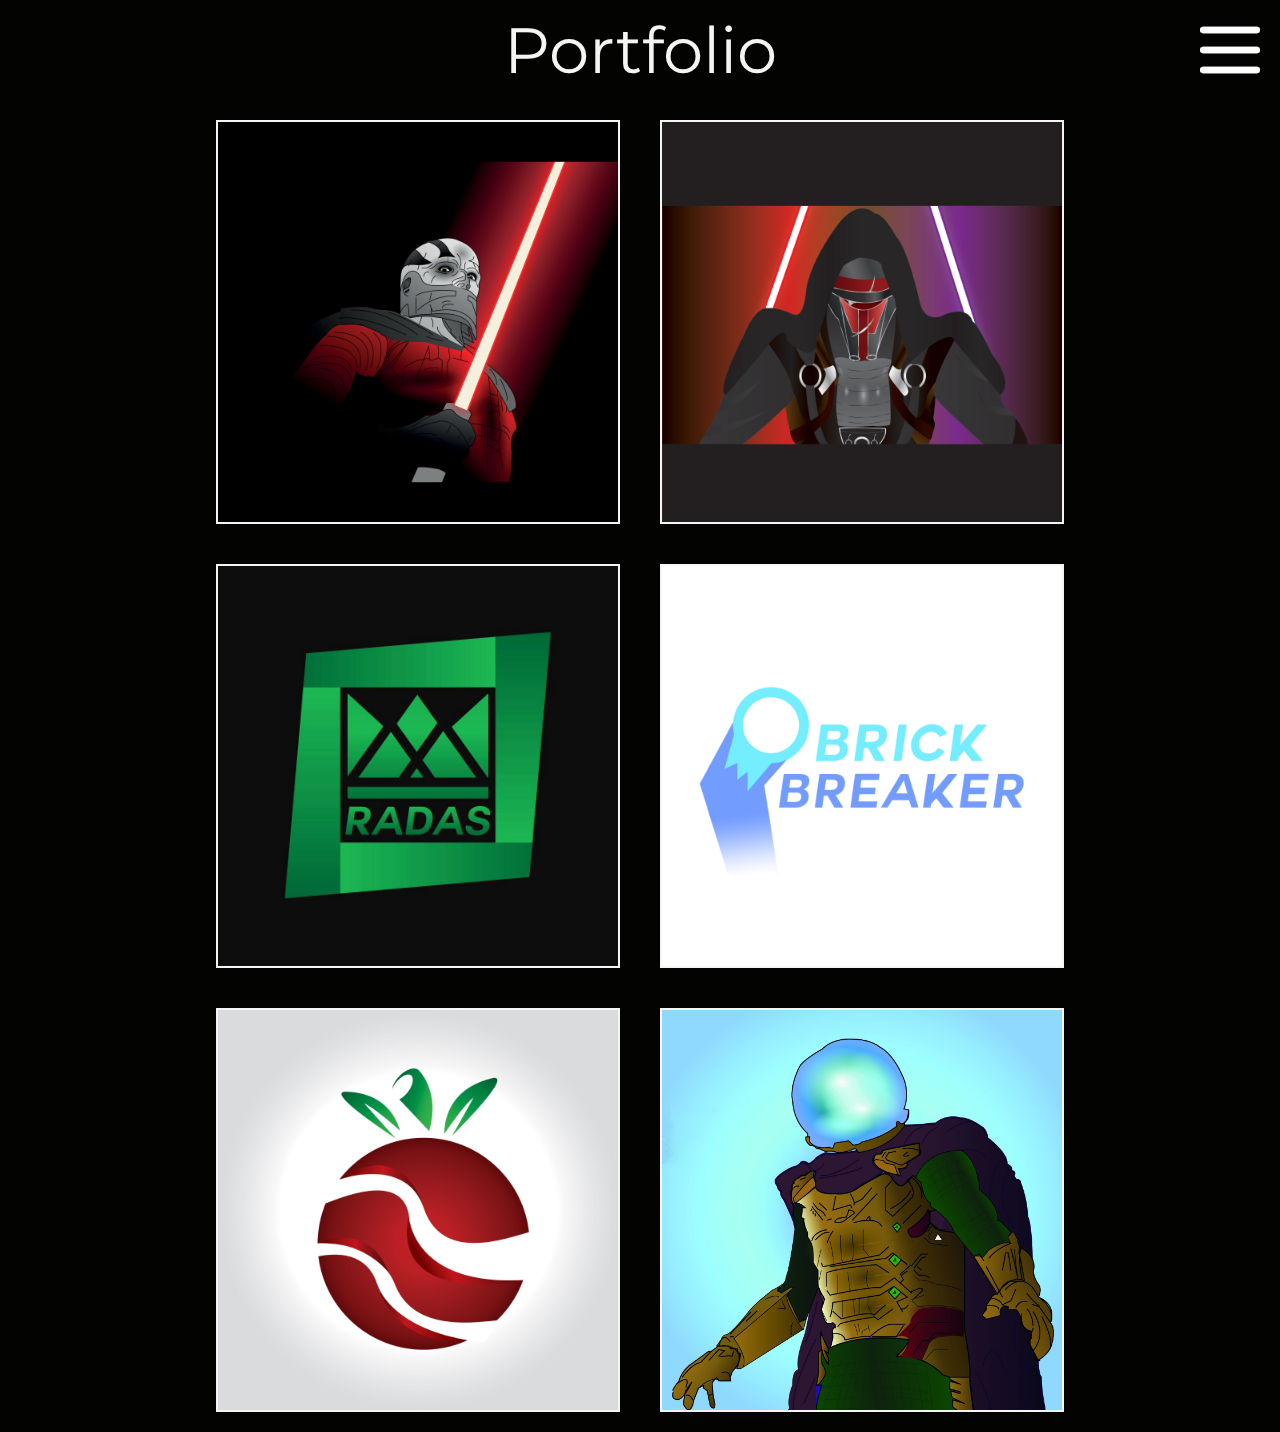
==== portfolio.html @ d3d5fcaf "portfolio added" ====
<!DOCTYPE html>
<html>
    <head>
        <meta charset="utf-8">
        <meta http-equiv="X-UA-Compatible" content="IE=edge">
        <title></title>
        <meta name="description" content="">
        <meta name="viewport" content="width=device-width, initial-scale=1">
        <link rel="stylesheet" href="style.css">
    </head>
    <body>
        
        <div class="align-button">

            <button onclick="toggleMenu()" class="open-menu">

                <img src="menu-icon.png" alt="" id="menu-button">

            </button>

        </div>
    

        <div id="nmenu" class="navbar-menu">

            <div class="container-menu" id="cont-menu">


                <div class="hide-menu">

                </div>


                <div class="menu-items">

                    <div onclick="location.href='https://www.radim-graphics.jednoduse.cz';" class="menu-item">
                        <div class="bg-item">
                            <p>Home</p>
                        </div>

                        <div class="back-color">

                        </div>
                    </div>

                    <div onclick="location.href='http://www.radim-graphics.jednoduse.cz/portfolio.html';" class="menu-item">
                        <div class="bg-item">
                            <p>Portfolio</p>
                        </div>

                        <div class="back-color">
                            
                        </div>
                    </div>

                    <div onclick="location.href='https://www.radim-graphics.jednoduse.cz/first-site/index.html';"class="menu-item">
                        <div class="bg-item">
                            <p>Old website</p>
                        </div>

                        <div class="back-color">
                            
                        </div>
                    </div>

                </div>

                <div class="creator-credit">
                    <p class="creator-p">© 2023 Radim Pokorný</p>
                </div>

            </div>

        </div>

        <div class="portfolio-header-sec">

            <p class="portfolio-header">Portfolio</p>

        </div>

        <div class="content-portfolio">

            <div class="port-item">
                <img src="portofolio-items/darthmalak1.png" alt="" class="port-img">
            </div>

            <div class="port-item">
                <img src="portofolio-items/darthrevan1.jpg" alt="" class="port-img">
            </div>

            <div class="port-item">
                <img src="portofolio-items/krgbgweb.jpg" alt="" class="port-img">
            </div>

            <div class="port-item">
                <img src="portofolio-items/logobb.jpg" alt="" class="port-img">
            </div>

            <div class="port-item">
                <img src="portofolio-items/logorajce1.jpg" alt="" class="port-img">
            </div>

            <div class="port-item">
                <img src="portofolio-items/mysterian.jpg" alt="" class="port-img">
            </div>

        </div>
        
        <script class="" src="index.js"></script>
    </body>
</html>
---- style.css ----
@import url('https://fonts.googleapis.com/css2?family=Montserrat:wght@700&display=swap');

:root {
    --black: #030302;
    --accent: #b4b3b7;
    --font: 'Montserrat', sans-serif;
    --text: #f5f5f4;
}

*{
    padding: 0;
    margin: 0;
}

a, p, h1, h2, h3, h4, h5, h6{
    letter-spacing: 0px;
}

.center{
    flex-direction: column;
    overflow: hidden;
}

.box-center{
    position: relative;
    width: 100%;
    height: 100vh;
    display: flex;
    justify-content: center;
    align-items: center;
    background-color: var(--black);
}

.box-center:nth-child(1){
    
}

.background-image{
    position: absolute;
    width: 100%;
    height: 100vh;
    z-index: -4;
    justify-content: center;
    align-items: center;
    flex-direction: column;
    opacity: 0.1;
    filter:grayscale();
    background-size:     cover;        
    background-repeat:   no-repeat;
    background-position: center center;  
}

.box{
    position: relative;
    width: 100vw;
    height: 100%;
    display: flex;
    justify-content: center;
    align-items: center;
    flex-direction: column;
}

.picture-box{
    width: 300px;
    height: 300px;
    min-height: 200px;
    min-width: 200px;
    position: relative;
    display: flex;
    justify-content: center;
    align-items: center;
}

.profile-picture{
    position: relative;
    width: 100%;
    height: 100%;
    display: flex;
    justify-content: center;
    align-items: center;
    transition: 0.5s;
}

.profile-picture:hover{
    filter:grayscale(100);
}

.box-title{
    color: var(--text);
    font-family: var(--font);
    font-size: 50px;
    text-align: center;
    max-width: 900px;
    display: flex;
    justify-content: center;
    align-items: center;
}

.box-paragraph{
    color: var(--text);
    font-family: var(--font);
    font-size: 50px;
    text-align: center;
    margin-left: 5px;
    letter-spacing: 0px;
    border-bottom-left-radius: 10px;
    border-bottom-right-radius: 10px;
    margin-top: 20px;
}

.box-content{
    position: relative;
    width: 85%;
    text-align: center;
    display: flex;
    justify-content: center;
    align-items: center;
    flex-direction: column;
}

.footer{
    position: relative;
    height: 100px;
    width: 100%;
    display: flex;
    justify-content: center;
    align-items: center;
    margin-bottom: 0px;
}

.icon-item{
    width: 50px;
    height: 50px;
    padding: 20px;
    display: flex;
    justify-content: center;
    align-items: center;
    margin: 50px;
    transition: 0.5s;
}

.open-menu .fa{
    color: var(--text);
}

.footer .fa{
    color: var(--text);
    text-decoration: none;
    font-size: 80px;
}

.icon-item:hover .fa{
    color: var(--accent);
}

.card-items{
    position: relative;
    display: flex;
    justify-content: center;
    align-items: center;
    flex-direction: column;;
}

.card{
    background-color: transparent;
    width: auto !important;
    height: 100px;
    margin: 50px;
    transition: 0.5s;
    display: flex;
    flex-direction: column;
    justify-content: center;
    align-items: center;
    text-align: center;
    font-size: 40px;
    font-family: var(--font);
}

.title-p{
    color: var(--text);
    font-size: 64px;
}

.card:hover .title-p{
    color: var(--accent);
    background-color: transparent;
    animation: hide-box 1s forwards;
}

@keyframes hide-box{
    0% {
        transform: translateY(-50px);
    }
    100% {
        transform: translateY(0);
    }
}

.card:hover .card-desc{
    display: flex;
    animation: show-desc 1s forwards;
}

@keyframes show-desc {
    0% {
        opacity: 0;
        transform: translateY(-50px);
    }
    100% {
        opacity: 1;
        transform: translateY(0);
    }
}

.card:hover .card-img{
    width: 25%;
    height: 75px;
}

.card-img{
    position: relative;
    width: 20%;
    height: 63px;
    transition: 0.5s;
}

.scroll-center{
    position:fixed;
    width: 100%;
    height: 20%;
    bottom: 0%;
    display: flex;
    justify-content: center;
    align-items: center;
    opacity: 1; /* Výchozí skrytí tlačítka */
    transition: opacity 0.5s;
}

.scroll-item{
    width: 40px;
    height: 70px;
    background-color: var(--black);
    display: flex;
    justify-content: center;
    align-items: center;
    border-radius: 50px;
    cursor: pointer;

}

#scroll-button {
    cursor: pointer;
    color: var(--text);

}

.show-scroll-button {
    opacity: 1; /* Zobrazení tlačítka */
}

/* Responsive menu */

  .open-menu {
    position: fixed;
    top: 0;
    right: 0;
    width: 100px;
    height: 100px;
    border: none;
    cursor: pointer;
    display: flex;
    background: transparent;
    justify-content: center;
    align-items: center;
    z-index: 999;      
  }
  
  .close-menu {
    position: relative;
    width: 50px;
    height: 50px;
    border: none;
    cursor: pointer;
    background-color: var(--accent);
    color: var(--accent);
    display: none;
    justify-content: center;
    align-items: center;
  }

  
  .navbar-menu{
    position: fixed;
    width: 100%;
    height: 100%;
    display: flex;
    justify-content: right;
    z-index: 998;
    transform: translateX(-100%);
}
  
  .container-menu {
    position: relative;
    width: 100%;
    height: 100%;
    background-color: var(--black);
    display: flex;
    justify-content: center;
    align-items: center;
    flex-direction: column;
    animation-fill-mode: forwards;
  }
  
  .hide-menu {
    position: relative;
    width: 100%;
    height: 10%;
    display: flex;
    text-align: right;
    justify-content: right;
    align-items: flex-start;
    animation: fade-out 1s;
  }

  @keyframes fade-out {
    0%{
        width: 0%;
    }
    100%{
        width: 100%;
    }
  }
  
  #menu-button{
    position: relative;
    color: var(--text);
    width: 80%;
    height: 80%;
  }

  .menu-items {
    position: relative;
    width: 100%;
    height: 90%;
    display: flex;
    align-items: center;
    flex-direction: column;
  }
  
.menu-item {
    position: relative;
    height: 100px;
    width: 100%;
    display: flex;
    justify-content: center;
    align-items: center;
    cursor: pointer;
    overflow: hidden;
    background-color: var(--text);
    margin: 10px;
    transition: 0.5s linear;
}

.back-color{
    position:absolute;
    width: 100%;
    height: 100%;
    transition: 0.5s;
    transform: translateX(-100%);
    background-color: var(--accent);
    z-index: 1;
}

.creator-credit{
    position: relative;
    width: 100%;
    height: 100px;
    display: flex;
    justify-content: center;
    align-items: center;
    margin-bottom: 20px;
    margin-right: 20px;
    margin-left: 20px;
}

.creator-p{
    font-size: 64px;
    color: var(--text);
    font-family: var(--font);
}

.menu-item:hover .back-color{
    transform: translateX(0%);
}

.menu-item:hover p{
    color: var(--text);
}

.menu-item p {
    color: var(--black);
    text-decoration: none !important;
    font-family: var(--font);
    font-size: 65px;
    transition: 0.5s;
    
}

.box-center, .footer, .scroll-center {
    z-index: 200; /* Vyšší hodnota z-index pro ostatní prvky */
}

.card-desc{
    text-align: center;
    display: none;
    opacity: 0;
    transition: 1s;
}

.card-desc-p{
    font-size: 48px;
    color: var(--text);
}

.bg-item{
    position: relative;
    width: 80%;
    height: 100%;
    justify-content: center;
    align-items: center;
    display: flex;
    z-index: 2;
}

/* portfolio */

.portfolio-header-sec{
    position: relative;
    height: 100px;
    width: 100%;
    background-color: var(--black);
    display: flex;
    justify-content: center;
    align-items: center;
}

.portfolio-header{
    color: var(--text);
    font-family: var(--font);
    font-size: 64px;;
}

.content-portfolio{
    position:relative;
    height: auto !important;
    width: 100%;
    background-color: var(--black);
    display: flex;
    justify-content: center;
    align-items: center;
    flex-wrap: wrap;
}

.port-item{
    position: relative;
    width: 400px;
    height: 400px;
    border: 2px solid var(--text);
    margin: 20px;
}

.port-img{
    position: relative;
    width: 100%;
    height: 100%;
}






@media screen and (max-width: 880px) {
    
    .box-center{
        flex-direction: column;
    }

    .box:nth-child(1){
    }

    .box:nth-child(3){
        justify-content:start;
    }

    .navbar-item{
        width: 200px;
    }

    .navbar{
        position: relative;
    }

    .box-paragraph{
        text-align: center;
    }

    .box-title{
        text-align: center;
        justify-content: center;
        align-items: center;
        display: flex;
    }

    .footer{
        flex-direction: column;
    }

    .menu-item p {
        font-size: 54px;    
    }
    
    .creator-p{
        font-size: 40px;
    }

}

@media screen and (max-width: 560px) {

    .navbar{
        height: 300px;
        flex-direction: column;
        position: relative;
    }

    .navbar-item{
        width: 100%;
        height: 100px;
    }

    .box-title{
        font-size: 42px;
    }

    .box-paragraph{
        font-size: 36px;
    }

    .footer .fa{
        color: var(--text);
        text-decoration: none;
        font-size: 64px;
    }

    .icon-item{
        margin: 20px;
    }

    .menu-item p {
        font-size: 42px;    
    }

    .creator-p{
        font-size: 35px;
    }

}

@media screen and (max-width: 402px){
    
    .menu-item p {
        font-size: 35px;    
    }

    .box-title{
        font-size: 36px;
    }

    .box-paragraph{
        font-size: 32px;
    }

    .title-p{
        font-size: 48px;
    }
    .card-desc-p{
        font-size: 36px;
    }

    #menu-button{
        width: 60%;
        height: 60%;
    }

    .creator-p{
        font-size: 24px
    }

    .port-item{
        width: 320px;
        height: 320px;
    }

}
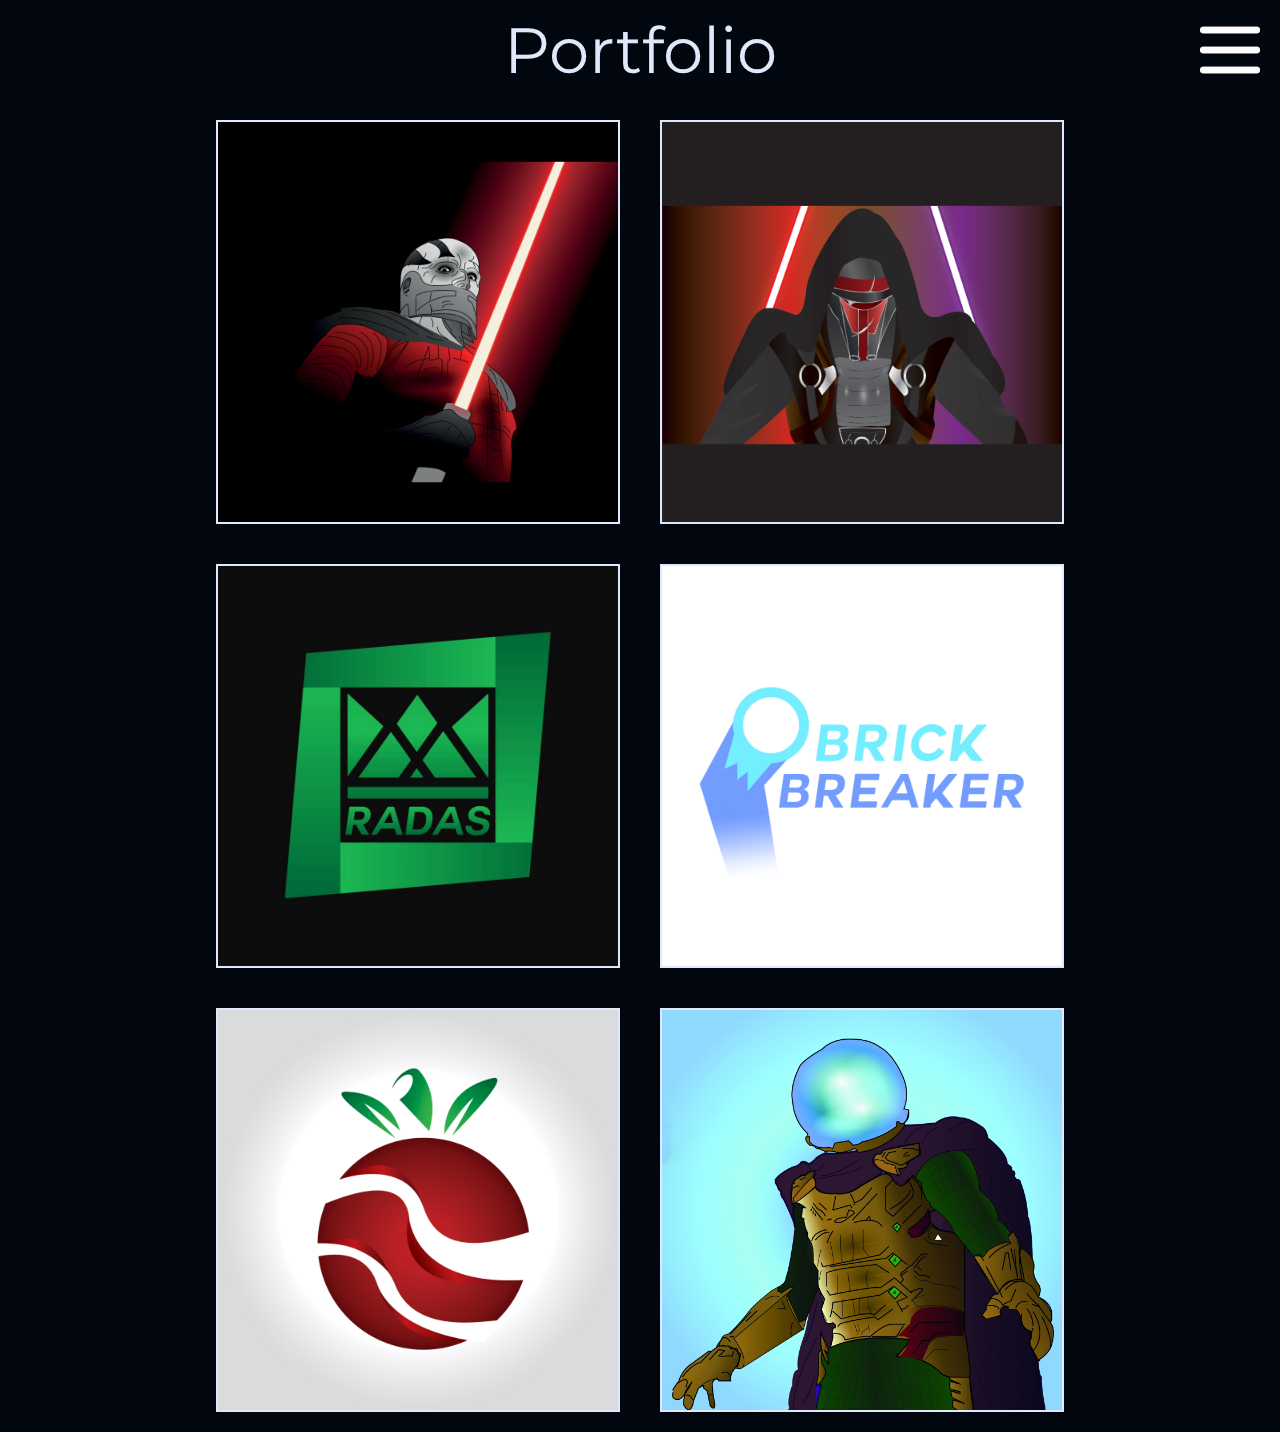
==== commit 4acb1064: "color change, litte menu improvements" ====
--- a/portfolio.html
+++ b/portfolio.html
@@ -24,16 +24,10 @@
         <div id="nmenu" class="navbar-menu">
 
             <div class="container-menu" id="cont-menu">
-
-
-                <div class="hide-menu">
-
-                </div>
-
-
+                
                 <div class="menu-items">
 
-                    <div onclick="location.href='https://www.radim-graphics.jednoduse.cz';" class="menu-item">
+                    <div onclick="location.href='http://www.radim-graphics.jednoduse.cz';" class="menu-item">
                         <div class="bg-item">
                             <p>Home</p>
                         </div>
@@ -53,7 +47,7 @@
                         </div>
                     </div>
 
-                    <div onclick="location.href='https://www.radim-graphics.jednoduse.cz/first-site/index.html';"class="menu-item">
+                    <div onclick="location.href='http://www.radim-graphics.jednoduse.cz/first-site/index.html';"class="menu-item">
                         <div class="bg-item">
                             <p>Old website</p>
                         </div>
--- a/style.css
+++ b/style.css
@@ -1,10 +1,11 @@
 @import url('https://fonts.googleapis.com/css2?family=Montserrat:wght@700&display=swap');
 
 :root {
-    --black: #030302;
-    --accent: #b4b3b7;
+    --black: #02060e;
+    --secondary: #e2d8e3;
+    --accent: #bf1243;
     --font: 'Montserrat', sans-serif;
-    --text: #f5f5f4;
+    --text: #dfe9fb;
 }
 
 *{
@@ -28,6 +29,7 @@
     display: flex;
     justify-content: center;
     align-items: center;
+    flex-direction: column;
     background-color: var(--black);
 }
 
@@ -86,7 +88,7 @@
 }
 
 .box-title{
-    color: var(--text);
+    color: var(--accent);
     font-family: var(--font);
     font-size: 50px;
     text-align: center;
@@ -118,6 +120,22 @@
     flex-direction: column;
 }
 
+.media-header{
+    position: relative;
+    width: 100%;
+    height: 100px;
+    display: flex;
+    justify-content: center;
+    align-items: center;
+}
+
+.sm-header{
+    color: var(--text);
+    font-family: var(--font);
+    font-size: 64px;
+    margin-bottom: 50px;
+}
+
 .footer{
     position: relative;
     height: 100px;
@@ -129,14 +147,15 @@
 }
 
 .icon-item{
-    width: 50px;
-    height: 50px;
+    width: 60px;
+    height: 60px;
     padding: 20px;
     display: flex;
     justify-content: center;
     align-items: center;
     margin: 50px;
     transition: 0.5s;
+    border-radius: 25px;
 }
 
 .open-menu .fa{
@@ -144,13 +163,14 @@
 }
 
 .footer .fa{
-    color: var(--text);
+    color: var(--accent);
     text-decoration: none;
     font-size: 80px;
+    transition: 0.5s;
 }
 
 .icon-item:hover .fa{
-    color: var(--accent);
+    color: var(--text);
 }
 
 .card-items{
@@ -264,8 +284,8 @@
     position: fixed;
     top: 0;
     right: 0;
-    width: 100px;
-    height: 100px;
+    width: 80px;
+    height: 80px;
     border: none;
     cursor: pointer;
     display: flex;
@@ -273,6 +293,8 @@
     justify-content: center;
     align-items: center;
     z-index: 999;      
+    margin-top: 10px;
+    margin-right: 10px;
   }
   
   .close-menu {
@@ -334,8 +356,8 @@
   #menu-button{
     position: relative;
     color: var(--text);
-    width: 80%;
-    height: 80%;
+    width: 100%;
+    height: 100%;
   }
 
   .menu-items {
@@ -356,9 +378,8 @@
     align-items: center;
     cursor: pointer;
     overflow: hidden;
-    background-color: var(--text);
-    margin: 10px;
     transition: 0.5s linear;
+    border-bottom: 2px solid var(--accent);
 }
 
 .back-color{
@@ -366,7 +387,7 @@
     width: 100%;
     height: 100%;
     transition: 0.5s;
-    transform: translateX(-100%);
+    transform: translateY(100%);
     background-color: var(--accent);
     z-index: 1;
 }
@@ -390,7 +411,7 @@
 }
 
 .menu-item:hover .back-color{
-    transform: translateX(0%);
+    transform: translateY(0%);
 }
 
 .menu-item:hover p{
@@ -398,7 +419,7 @@
 }
 
 .menu-item p {
-    color: var(--black);
+    color: var(--text);
     text-decoration: none !important;
     font-family: var(--font);
     font-size: 65px;
@@ -516,6 +537,10 @@
         flex-direction: column;
     }
 
+    .sm-header{
+        display: none;
+    }
+
     .menu-item p {
         font-size: 54px;    
     }
